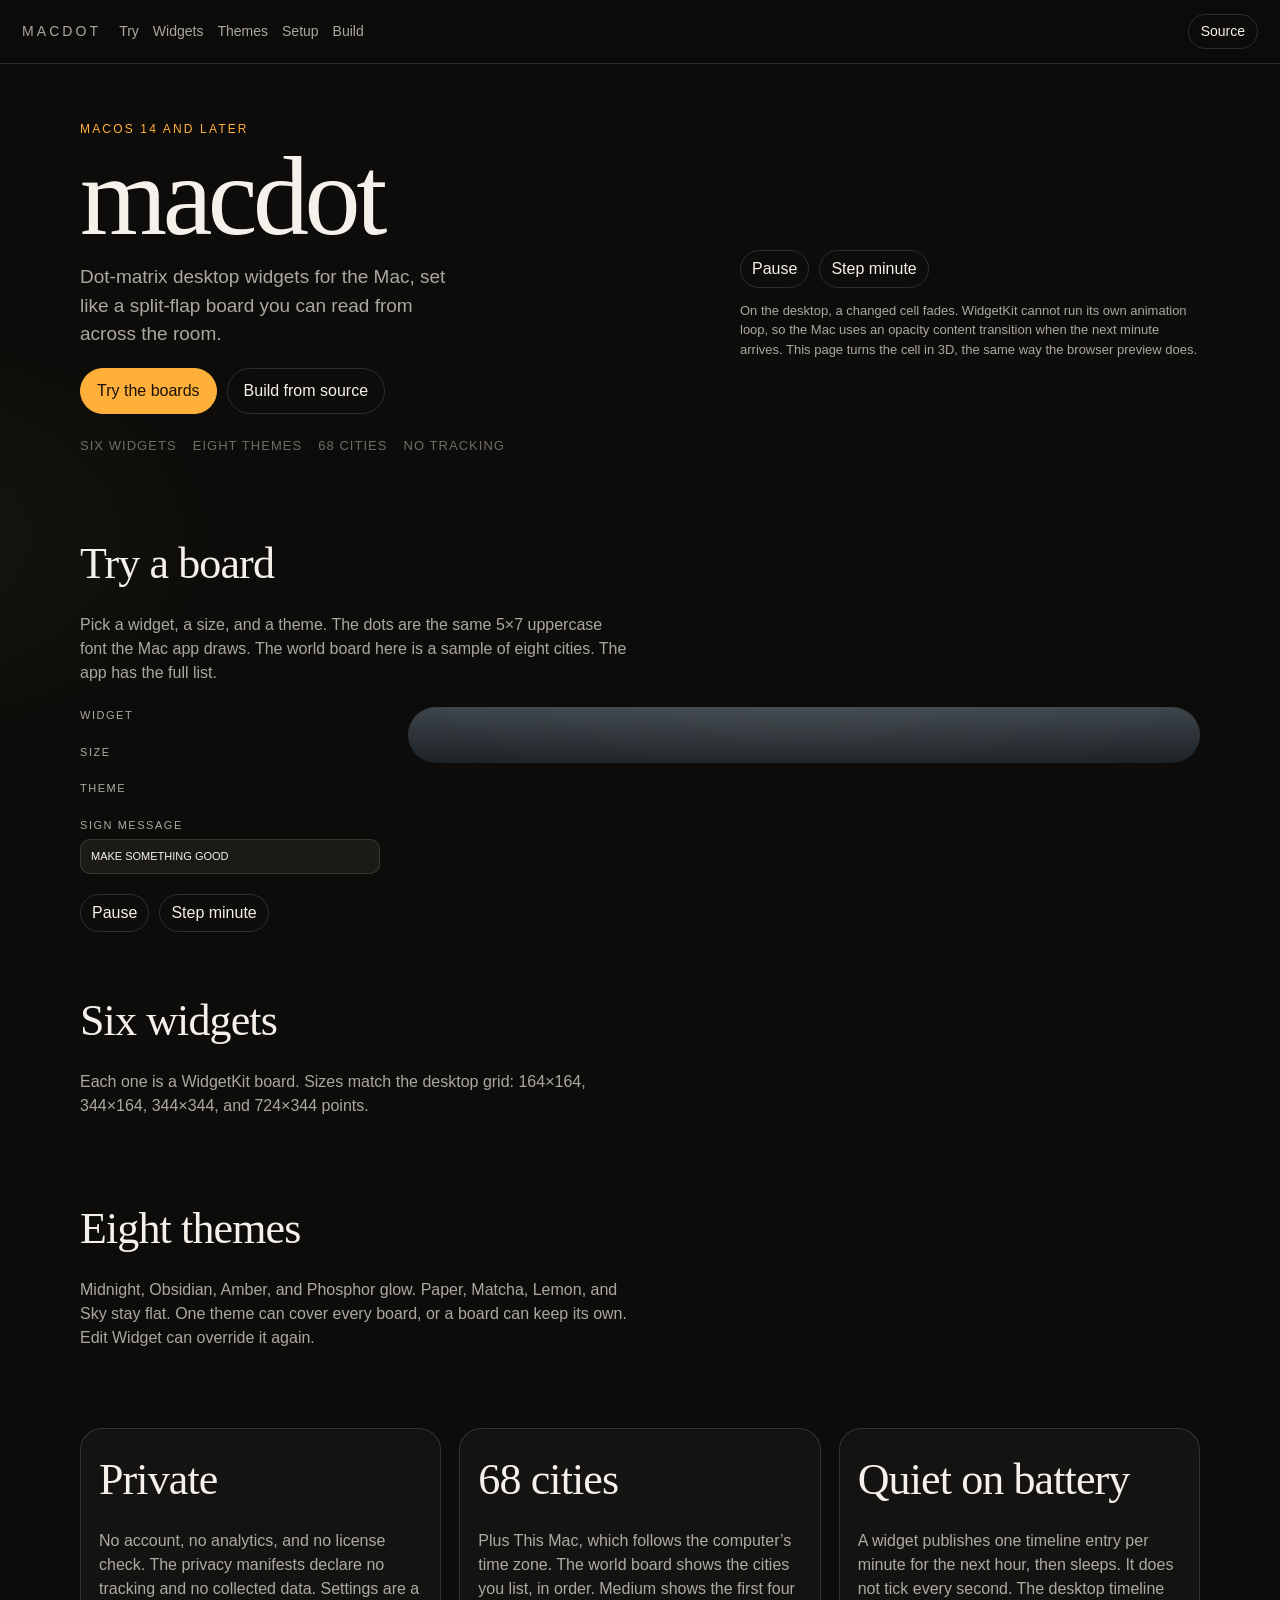
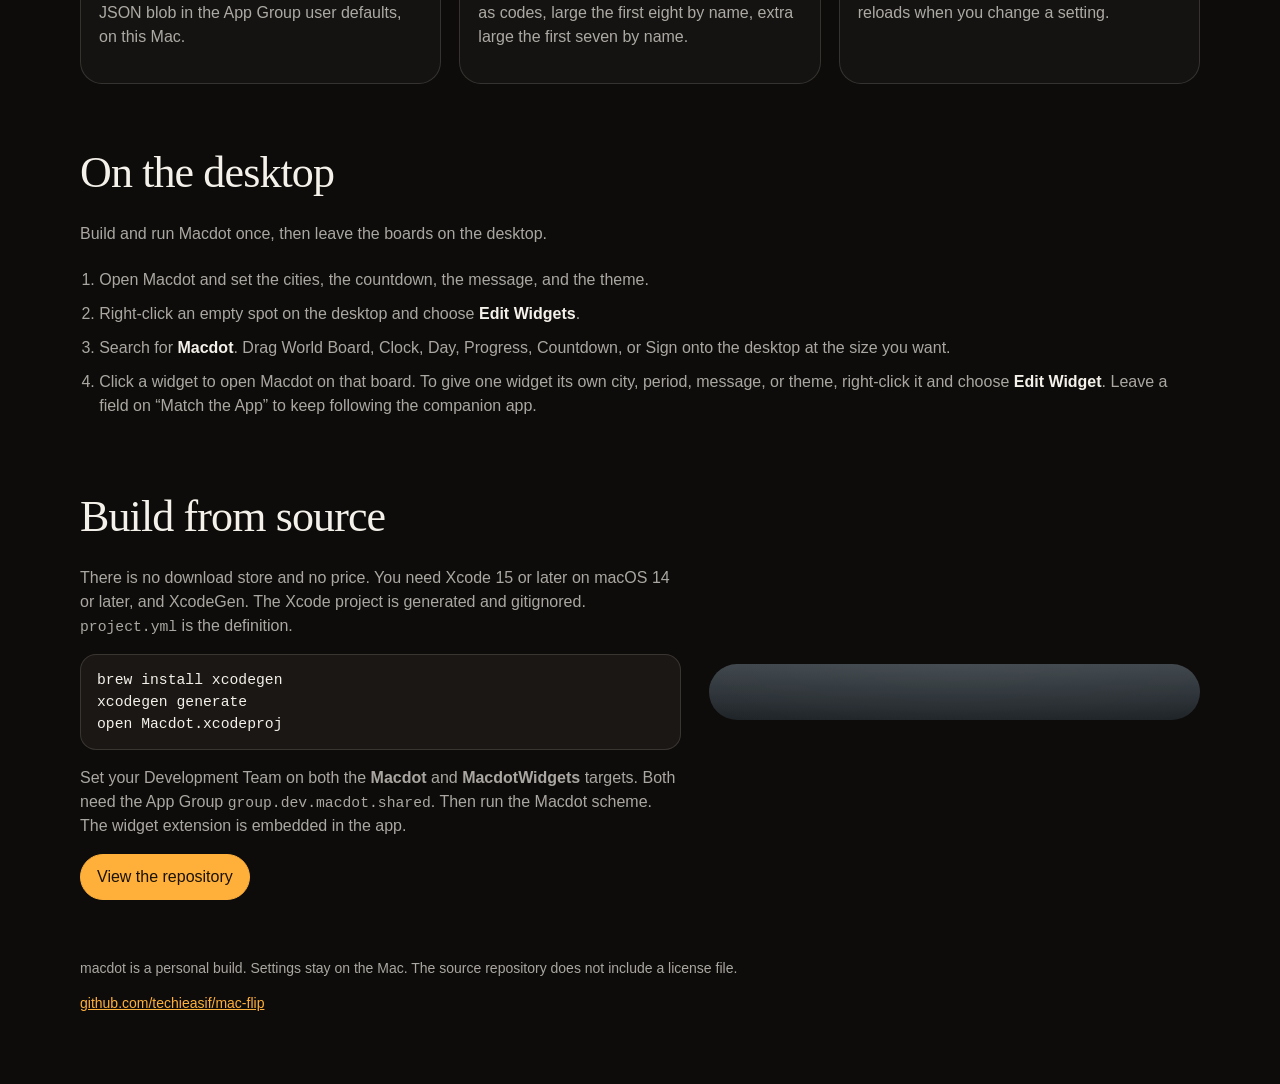
==== site/index.html @ a2698f93 "Add a Macdot landing page and a fuller README. The Pages site reuses the WebPreview board renderer, " ====
<!DOCTYPE html>
<html lang="en">
<head>
  <meta charset="utf-8">
  <meta name="viewport" content="width=device-width, initial-scale=1">
  <meta name="color-scheme" content="dark">
  <meta name="description" content="Macdot is a set of dot-matrix desktop widgets for the Mac. World clocks, a clock, the day, progress, a countdown, and a sign. Private, and quiet between minutes.">
  <title>macdot — dot-matrix desktop widgets</title>
  <link rel="icon" href="favicon.png">
  <link rel="stylesheet" href="styles.css">
</head>
<body>
  <a class="skip" href="#try">Skip to the boards</a>
  <header class="nav">
    <a class="wordmark" href="#top">macdot</a>
    <nav>
      <a href="#try">Try</a>
      <a href="#widgets">Widgets</a>
      <a href="#themes">Themes</a>
      <a href="#setup">Setup</a>
      <a href="#build">Build</a>
    </nav>
    <a class="nav-cta" href="https://github.com/techieasif/mac-flip">Source</a>
  </header>

  <main id="top">
    <section class="hero">
      <div class="hero-copy">
        <p class="eyebrow">macOS 14 and later</p>
        <h1>macdot</h1>
        <p class="pitch">Dot-matrix desktop widgets for the Mac, set like a split-flap board you can read from across the room.</p>
        <div class="hero-actions">
          <a class="button primary" href="#try">Try the boards</a>
          <a class="button" href="#build">Build from source</a>
        </div>
        <ul class="facts">
          <li>Six widgets</li>
          <li>Eight themes</li>
          <li>68 cities</li>
          <li>No tracking</li>
        </ul>
      </div>
      <div class="hero-stage">
        <div id="hero-mount" class="mount"></div>
        <p id="hero-caption" class="caption"></p>
        <div class="hero-tools">
          <button type="button" id="hero-pause" class="text-button">Pause</button>
          <button type="button" id="hero-step" class="text-button">Step minute</button>
        </div>
        <p class="aside">On the desktop, a changed cell fades. WidgetKit cannot run its own animation loop, so the Mac uses an opacity content transition when the next minute arrives. This page turns the cell in 3D, the same way the browser preview does.</p>
      </div>
    </section>

    <section id="try" class="panel">
      <div class="section-head">
        <h2>Try a board</h2>
        <p>Pick a widget, a size, and a theme. The dots are the same 5×7 uppercase font the Mac app draws. The world board here is a sample of eight cities. The app has the full list.</p>
      </div>
      <div class="try-layout">
        <div class="controls">
          <div class="control">
            <span id="widget-label">Widget</span>
            <div class="choices" id="widget-choices" role="group" aria-labelledby="widget-label"></div>
          </div>
          <div class="control">
            <span id="size-label">Size</span>
            <div class="choices" id="size-choices" role="group" aria-labelledby="size-label"></div>
          </div>
          <div class="control">
            <span id="theme-label">Theme</span>
            <div class="choices" id="theme-choices" role="group" aria-labelledby="theme-label"></div>
          </div>
          <label class="field" for="message">Sign message
            <input id="message" maxlength="80" value="MAKE SOMETHING GOOD" autocomplete="off">
          </label>
          <div class="row-actions">
            <button type="button" id="try-pause" class="text-button">Pause</button>
            <button type="button" id="try-step" class="text-button">Step minute</button>
          </div>
        </div>
        <div class="try-stage">
          <div id="try-mount" class="mount desk"></div>
          <p id="try-caption" class="caption"></p>
        </div>
      </div>
    </section>

    <section id="widgets" class="panel">
      <div class="section-head">
        <h2>Six widgets</h2>
        <p>Each one is a WidgetKit board. Sizes match the desktop grid: 164×164, 344×164, 344×344, and 724×344 points.</p>
      </div>
      <div id="widget-grid" class="widget-grid"></div>
    </section>

    <section id="themes" class="panel">
      <div class="section-head">
        <h2>Eight themes</h2>
        <p>Midnight, Obsidian, Amber, and Phosphor glow. Paper, Matcha, Lemon, and Sky stay flat. One theme can cover every board, or a board can keep its own. Edit Widget can override it again.</p>
      </div>
      <div id="theme-grid" class="theme-grid"></div>
    </section>

    <section class="panel quiet" id="quiet">
      <article>
        <h2>Private</h2>
        <p>No account, no analytics, and no license check. The privacy manifests declare no tracking and no collected data. Settings are a JSON blob in the App Group user defaults, on this Mac.</p>
      </article>
      <article>
        <h2>68 cities</h2>
        <p>Plus This Mac, which follows the computer’s time zone. The world board shows the cities you list, in order. Medium shows the first four as codes, large the first eight by name, extra large the first seven by name.</p>
      </article>
      <article>
        <h2>Quiet on battery</h2>
        <p>A widget publishes one timeline entry per minute for the next hour, then sleeps. It does not tick every second. The desktop timeline reloads when you change a setting.</p>
      </article>
    </section>

    <section id="setup" class="panel">
      <div class="section-head">
        <h2>On the desktop</h2>
        <p>Build and run Macdot once, then leave the boards on the desktop.</p>
      </div>
      <ol class="steps">
        <li>Open Macdot and set the cities, the countdown, the message, and the theme.</li>
        <li>Right-click an empty spot on the desktop and choose <strong>Edit Widgets</strong>.</li>
        <li>Search for <strong>Macdot</strong>. Drag World Board, Clock, Day, Progress, Countdown, or Sign onto the desktop at the size you want.</li>
        <li>Click a widget to open Macdot on that board. To give one widget its own city, period, message, or theme, right-click it and choose <strong>Edit Widget</strong>. Leave a field on “Match the App” to keep following the companion app.</li>
      </ol>
    </section>

    <section id="build" class="panel build">
      <div>
        <h2>Build from source</h2>
        <p>There is no download store and no price. You need Xcode 15 or later on macOS 14 or later, and XcodeGen. The Xcode project is generated and gitignored. <code>project.yml</code> is the definition.</p>
        <pre><code>brew install xcodegen
xcodegen generate
open Macdot.xcodeproj</code></pre>
        <p>Set your Development Team on both the <strong>Macdot</strong> and <strong>MacdotWidgets</strong> targets. Both need the App Group <code>group.dev.macdot.shared</code>. Then run the Macdot scheme. The widget extension is embedded in the app.</p>
        <a class="button primary" href="https://github.com/techieasif/mac-flip">View the repository</a>
      </div>
      <div id="build-mount" class="mount desk build-board"></div>
    </section>
  </main>

  <footer>
    <p>macdot is a personal build. Settings stay on the Mac. The source repository does not include a license file.</p>
    <p><a href="https://github.com/techieasif/mac-flip">github.com/techieasif/mac-flip</a></p>
  </footer>

  <script src="font.js"></script>
  <script src="board.js"></script>
  <script src="landing.js"></script>
</body>
</html>
---- site/styles.css ----
:root {
  color-scheme: dark;
  --ink: #f4f1ea;
  --muted: rgba(244, 241, 234, 0.68);
  --faint: rgba(244, 241, 234, 0.42);
  --line: rgba(244, 241, 234, 0.14);
  --bg: #0e0c0a;
  --panel: #161310;
  --accent: #ffb03a;
  --desk-top: #3c444a;
  --desk-bottom: #1b2024;
  --sans: "Avenir Next", "Segoe UI", sans-serif;
  --serif: Palatino, "Iowan Old Style", "Palatino Linotype", Georgia, serif;
}

* { box-sizing: border-box; }

html { scroll-behavior: smooth; }

body {
  margin: 0;
  background:
    radial-gradient(900px 480px at 80% -10%, rgba(255, 176, 58, 0.14), transparent 55%),
    radial-gradient(700px 420px at -10% 20%, rgba(157, 255, 106, 0.05), transparent 50%),
    var(--bg);
  color: var(--ink);
  font-family: var(--sans);
  line-height: 1.5;
}

.skip {
  position: absolute;
  left: 12px;
  top: -40px;
  background: var(--ink);
  color: #1a1612;
  padding: 8px 12px;
  z-index: 20;
}

.skip:focus { top: 12px; }

.nav {
  position: sticky;
  top: 0;
  z-index: 10;
  display: flex;
  align-items: center;
  gap: 18px;
  padding: 14px 22px;
  background: rgba(14, 12, 10, 0.82);
  backdrop-filter: blur(16px);
  border-bottom: 1px solid var(--line);
}

.wordmark {
  color: var(--accent);
  text-decoration: none;
  letter-spacing: 0.22em;
  text-transform: uppercase;
  font-size: 13px;
}

.nav nav {
  display: flex;
  flex-wrap: wrap;
  gap: 14px;
  margin-right: auto;
}

.nav a {
  color: var(--muted);
  text-decoration: none;
  font-size: 14px;
}

.nav a:hover,
.nav a:focus-visible { color: var(--ink); }

.nav-cta {
  border: 1px solid var(--line);
  border-radius: 999px;
  padding: 6px 12px;
  color: var(--ink) !important;
}

.hero, .panel, footer {
  width: min(1120px, calc(100% - 32px));
  margin-left: auto;
  margin-right: auto;
}

.hero {
  display: grid;
  grid-template-columns: minmax(0, 1fr) minmax(280px, 460px);
  gap: 36px;
  align-items: center;
  padding: 56px 0 28px;
}

.eyebrow {
  margin: 0 0 10px;
  letter-spacing: 0.18em;
  text-transform: uppercase;
  font-size: 12px;
  color: var(--accent);
}

h1 {
  margin: 0;
  font-family: var(--serif);
  font-weight: 500;
  font-size: clamp(64px, 10vw, 112px);
  line-height: 0.86;
  letter-spacing: -0.04em;
}

.pitch {
  max-width: 36ch;
  font-size: 19px;
  color: var(--muted);
}

.hero-actions, .row-actions, .hero-tools {
  display: flex;
  flex-wrap: wrap;
  gap: 10px;
}

.button, .text-button, .choices button, .field input {
  font: inherit;
  color: var(--ink);
}

.button {
  display: inline-block;
  text-decoration: none;
  border: 1px solid var(--line);
  border-radius: 999px;
  padding: 10px 16px;
}

.button.primary {
  background: var(--accent);
  color: #1a1206;
  border-color: var(--accent);
}

.facts {
  display: flex;
  flex-wrap: wrap;
  gap: 8px 16px;
  margin: 22px 0 0;
  padding: 0;
  list-style: none;
  color: var(--faint);
  font-size: 13px;
  letter-spacing: 0.08em;
  text-transform: uppercase;
}

.hero-stage, .try-stage, .build {
  min-width: 0;
}

.mount {
  display: flex;
  justify-content: center;
}

.desk {
  padding: 28px 16px;
  border-radius: 28px;
  background:
    radial-gradient(800px 240px at 50% 0%, rgba(255, 255, 255, 0.05), transparent 60%),
    linear-gradient(180deg, var(--desk-top), var(--desk-bottom));
}

.caption, .aside, .section-head p, .quiet p, .steps, .build p, footer p {
  color: var(--muted);
}

.caption { min-height: 1.4em; margin: 12px 0; text-align: center; }

.aside { font-size: 13px; }

.text-button, .choices button {
  border: 1px solid var(--line);
  background: transparent;
  border-radius: 999px;
  padding: 6px 11px;
  cursor: pointer;
}

.choices button[aria-pressed="true"] {
  background: var(--ink);
  color: #1a1612;
  border-color: var(--ink);
}

.button:focus-visible, .text-button:focus-visible, .choices button:focus-visible, .field input:focus-visible, .nav a:focus-visible {
  outline: 2px solid var(--accent);
  outline-offset: 2px;
}

.panel { padding: 48px 0 8px; }

.section-head { max-width: 62ch; margin-bottom: 22px; }

h2, h3 {
  font-family: var(--serif);
  font-weight: 500;
  letter-spacing: -0.02em;
}

h2 { margin: 0 0 8px; font-size: clamp(32px, 4vw, 44px); }

h3 { margin: 0 0 8px; font-size: 26px; }

.try-layout {
  display: grid;
  grid-template-columns: minmax(220px, 300px) minmax(0, 1fr);
  gap: 28px;
  align-items: start;
}

.controls { display: flex; flex-direction: column; gap: 14px; }

.control span, .field {
  display: block;
  margin-bottom: 6px;
  font-size: 11px;
  letter-spacing: 0.14em;
  text-transform: uppercase;
  color: var(--muted);
}

.choices { display: flex; flex-wrap: wrap; gap: 6px; }

.swatch {
  width: 8px;
  height: 8px;
  border-radius: 50%;
  display: inline-block;
  margin-right: 6px;
  vertical-align: middle;
  box-shadow: 0 0 0 1px rgba(0, 0, 0, 0.35);
}

.field input {
  width: 100%;
  margin-top: 6px;
  padding: 8px 10px;
  border-radius: 10px;
  border: 1px solid var(--line);
  background: #1c1a16;
}

.widget-grid {
  display: grid;
  grid-template-columns: repeat(2, minmax(0, 1fr));
  gap: 18px;
}

.widget-card, .quiet article, .theme-card {
  background: rgba(255, 255, 255, 0.03);
  border: 1px solid var(--line);
  border-radius: 22px;
  padding: 18px;
  min-width: 0;
  overflow: hidden;
}

.widget-card p, .theme-card p { color: var(--muted); margin: 0 0 14px; }

.meta {
  color: var(--faint) !important;
  font-size: 12px;
  letter-spacing: 0.08em;
  text-transform: uppercase;
}

.theme-grid {
  display: grid;
  grid-template-columns: repeat(4, minmax(0, 1fr));
  gap: 12px;
}

.theme-card {
  display: flex;
  flex-direction: column;
  align-items: center;
  cursor: pointer;
  text-align: center;
  color: inherit;
  width: 100%;
  font: inherit;
}

.theme-card strong { display: block; margin-bottom: 10px; }

.quiet {
  display: grid;
  grid-template-columns: repeat(3, minmax(0, 1fr));
  gap: 18px;
}

.steps { margin: 0; padding-left: 1.2em; }

.steps li { margin: 0 0 10px; }

.steps strong { color: var(--ink); font-weight: 600; }

.build {
  display: grid;
  grid-template-columns: minmax(0, 1.1fr) minmax(0, 0.9fr);
  gap: 28px;
  align-items: center;
}

pre {
  overflow: auto;
  padding: 14px 16px;
  border-radius: 16px;
  background: #1a1714;
  border: 1px solid var(--line);
  color: var(--ink);
}

code { font-family: "SF Mono", ui-monospace, "Cascadia Code", monospace; font-size: 0.92em; }

footer {
  padding: 36px 0 56px;
  font-size: 14px;
}

footer a { color: var(--accent); }

figure.macdot-figure { margin: 0; max-width: 100%; }

.macdot-figure figcaption { display: none; }

figcaption {
  margin: 0 0 8px;
  font-size: 11px;
  letter-spacing: 0.14em;
  text-transform: uppercase;
  color: rgba(255, 255, 255, 0.72);
  text-align: center;
}

.widget {
  border-radius: 22px;
  overflow: hidden;
  box-shadow: 0 18px 34px rgba(0, 0, 0, 0.38);
  transform-origin: top center;
}

.board {
  width: 100%;
  height: 100%;
  perspective: 900px;
}

.board-inner {
  height: 100%;
  display: flex;
  flex-direction: column;
  align-items: center;
  justify-content: center;
}

.line { display: flex; align-items: center; }

.flap {
  position: relative;
  transform-style: preserve-3d;
  transition: transform 0.18s ease-in;
}

.flap .split {
  position: absolute;
  left: 8%;
  right: 8%;
  top: 50%;
  height: 1px;
  z-index: 2;
  pointer-events: none;
}

.flap canvas { display: block; position: relative; z-index: 1; }

.flap.turning { transform: rotateX(-78deg); }

.bar { display: flex; align-items: center; }

.try-layout > *,
.build > *,
.widget-grid > *,
.theme-grid > *,
.quiet > * {
  min-width: 0;
}

@media (max-width: 900px) {
  .hero, .try-layout, .build, .quiet, .widget-grid { grid-template-columns: 1fr; }
  .theme-grid { grid-template-columns: repeat(2, minmax(0, 1fr)); }
  .nav { flex-wrap: wrap; }
  .hero { padding-top: 32px; }
}

@media (prefers-reduced-motion: reduce) {
  html { scroll-behavior: auto; }
  .flap { transition: none; }
}
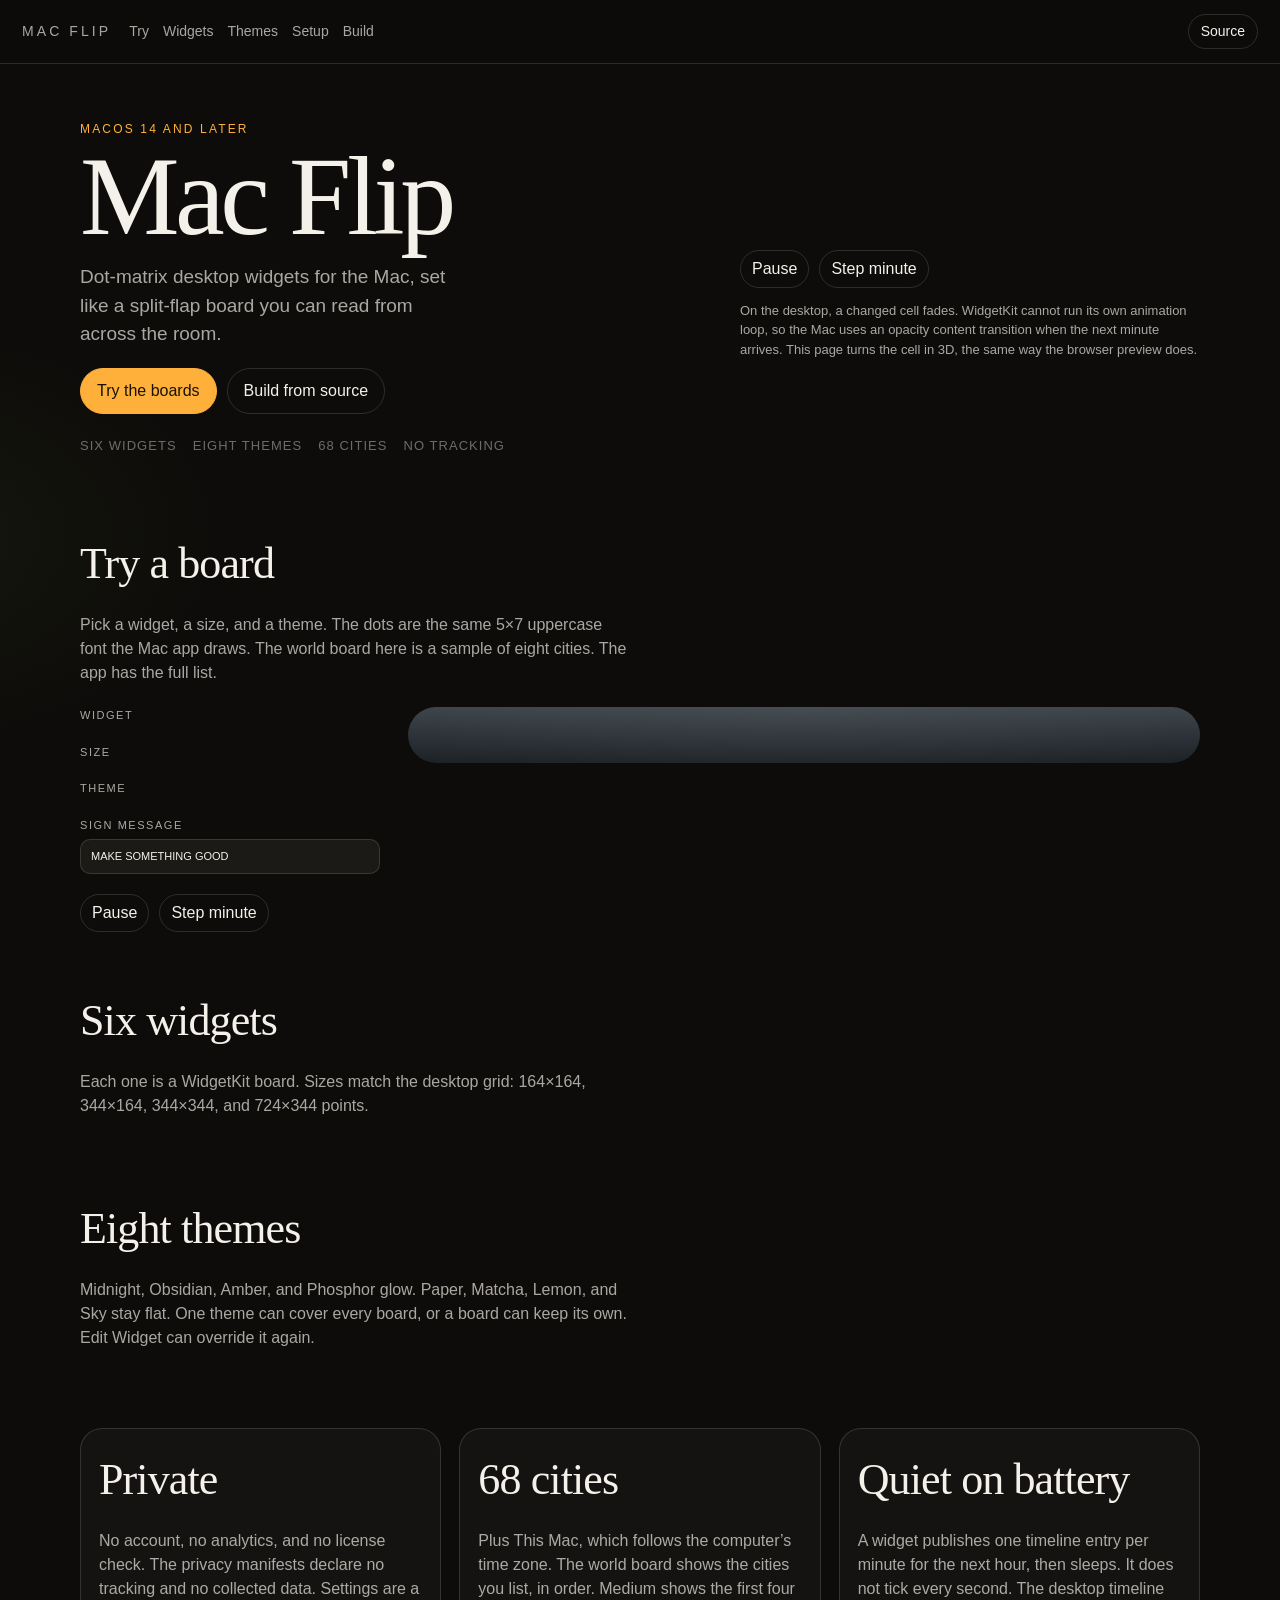
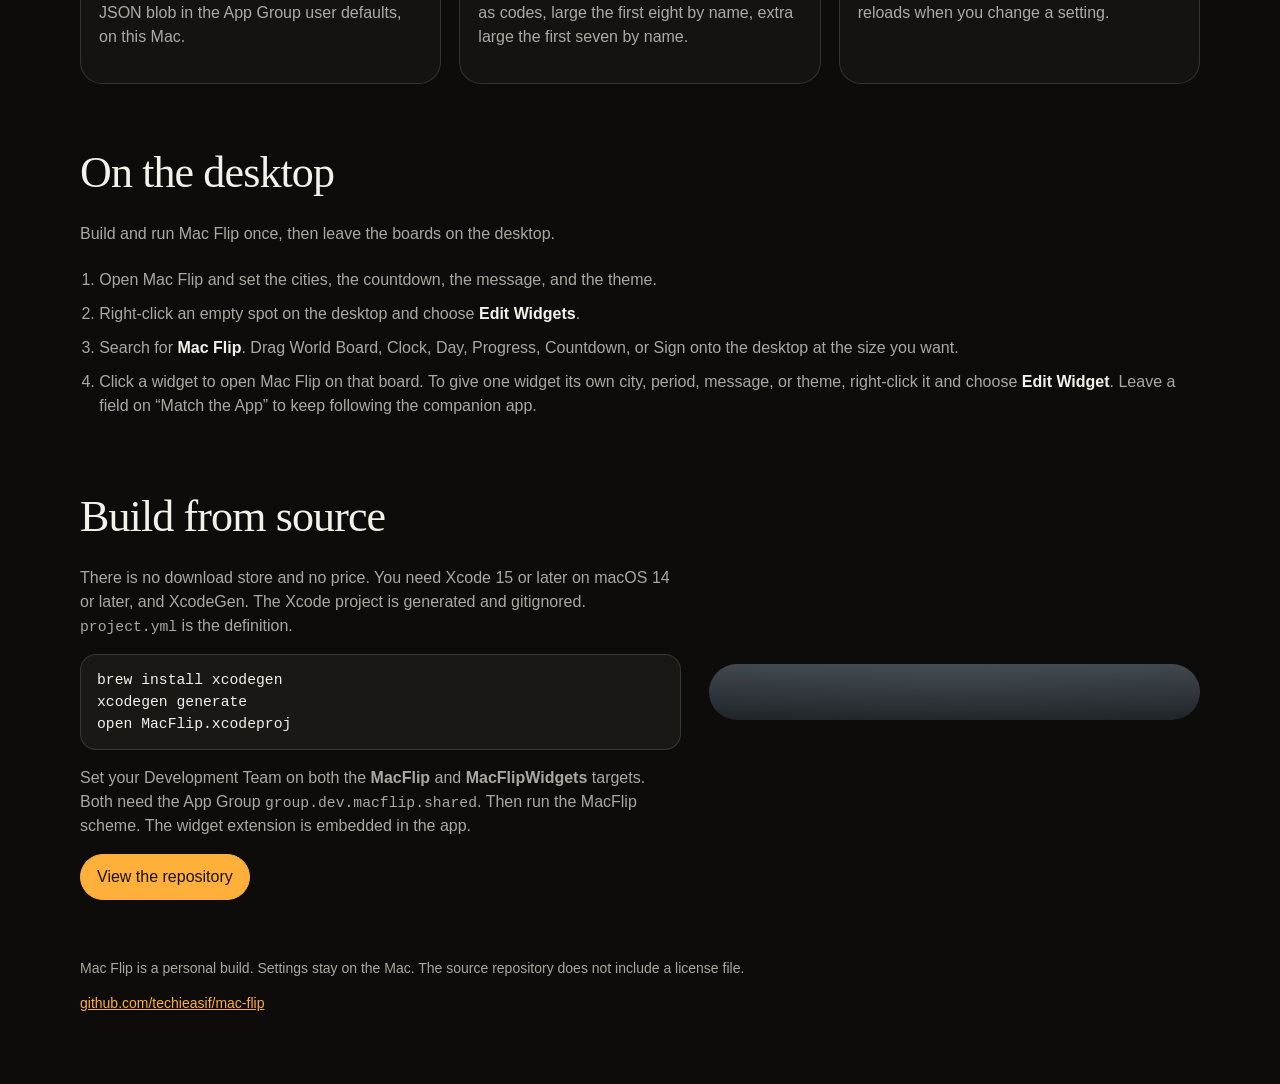
==== commit 3e0fcef4: "Remove the flap hinge and rename the project to Mac Flip. The split line is gone from the browser bo" ====
--- a/site/index.html
+++ b/site/index.html
@@ -4,15 +4,22 @@
   <meta charset="utf-8">
   <meta name="viewport" content="width=device-width, initial-scale=1">
   <meta name="color-scheme" content="dark">
-  <meta name="description" content="Macdot is a set of dot-matrix desktop widgets for the Mac. World clocks, a clock, the day, progress, a countdown, and a sign. Private, and quiet between minutes.">
-  <title>macdot — dot-matrix desktop widgets</title>
+  <meta name="description" content="Mac Flip is a set of dot-matrix desktop widgets for the Mac. World clocks, a clock, the day, progress, a countdown, and a sign. Private, and quiet between minutes.">
+  <meta property="og:title" content="Mac Flip">
+  <meta property="og:description" content="Dot-matrix desktop widgets for the Mac. Six boards, eight themes, and no tracking.">
+  <meta property="og:type" content="website">
+  <meta property="og:url" content="https://techieasif.github.io/mac-flip/">
+  <meta name="twitter:card" content="summary">
+  <meta name="twitter:title" content="Mac Flip">
+  <meta name="twitter:description" content="Dot-matrix desktop widgets for the Mac. Six boards, eight themes, and no tracking.">
+  <title>Mac Flip — dot-matrix desktop widgets</title>
   <link rel="icon" href="favicon.png">
   <link rel="stylesheet" href="styles.css">
 </head>
 <body>
   <a class="skip" href="#try">Skip to the boards</a>
   <header class="nav">
-    <a class="wordmark" href="#top">macdot</a>
+    <a class="wordmark" href="#top">Mac Flip</a>
     <nav>
       <a href="#try">Try</a>
       <a href="#widgets">Widgets</a>
@@ -27,7 +34,7 @@
     <section class="hero">
       <div class="hero-copy">
         <p class="eyebrow">macOS 14 and later</p>
-        <h1>macdot</h1>
+        <h1>Mac Flip</h1>
         <p class="pitch">Dot-matrix desktop widgets for the Mac, set like a split-flap board you can read from across the room.</p>
         <div class="hero-actions">
           <a class="button primary" href="#try">Try the boards</a>
@@ -119,13 +126,13 @@
     <section id="setup" class="panel">
       <div class="section-head">
         <h2>On the desktop</h2>
-        <p>Build and run Macdot once, then leave the boards on the desktop.</p>
+        <p>Build and run Mac Flip once, then leave the boards on the desktop.</p>
       </div>
       <ol class="steps">
-        <li>Open Macdot and set the cities, the countdown, the message, and the theme.</li>
+        <li>Open Mac Flip and set the cities, the countdown, the message, and the theme.</li>
         <li>Right-click an empty spot on the desktop and choose <strong>Edit Widgets</strong>.</li>
-        <li>Search for <strong>Macdot</strong>. Drag World Board, Clock, Day, Progress, Countdown, or Sign onto the desktop at the size you want.</li>
-        <li>Click a widget to open Macdot on that board. To give one widget its own city, period, message, or theme, right-click it and choose <strong>Edit Widget</strong>. Leave a field on “Match the App” to keep following the companion app.</li>
+        <li>Search for <strong>Mac Flip</strong>. Drag World Board, Clock, Day, Progress, Countdown, or Sign onto the desktop at the size you want.</li>
+        <li>Click a widget to open Mac Flip on that board. To give one widget its own city, period, message, or theme, right-click it and choose <strong>Edit Widget</strong>. Leave a field on “Match the App” to keep following the companion app.</li>
       </ol>
     </section>
 
@@ -135,8 +142,8 @@
         <p>There is no download store and no price. You need Xcode 15 or later on macOS 14 or later, and XcodeGen. The Xcode project is generated and gitignored. <code>project.yml</code> is the definition.</p>
         <pre><code>brew install xcodegen
 xcodegen generate
-open Macdot.xcodeproj</code></pre>
-        <p>Set your Development Team on both the <strong>Macdot</strong> and <strong>MacdotWidgets</strong> targets. Both need the App Group <code>group.dev.macdot.shared</code>. Then run the Macdot scheme. The widget extension is embedded in the app.</p>
+open MacFlip.xcodeproj</code></pre>
+        <p>Set your Development Team on both the <strong>MacFlip</strong> and <strong>MacFlipWidgets</strong> targets. Both need the App Group <code>group.dev.macflip.shared</code>. Then run the MacFlip scheme. The widget extension is embedded in the app.</p>
         <a class="button primary" href="https://github.com/techieasif/mac-flip">View the repository</a>
       </div>
       <div id="build-mount" class="mount desk build-board"></div>
@@ -144,7 +151,7 @@
   </main>
 
   <footer>
-    <p>macdot is a personal build. Settings stay on the Mac. The source repository does not include a license file.</p>
+    <p>Mac Flip is a personal build. Settings stay on the Mac. The source repository does not include a license file.</p>
     <p><a href="https://github.com/techieasif/mac-flip">github.com/techieasif/mac-flip</a></p>
   </footer>
 
--- a/site/styles.css
+++ b/site/styles.css
@@ -336,9 +336,9 @@
 
 footer a { color: var(--accent); }
 
-figure.macdot-figure { margin: 0; max-width: 100%; }
-
-.macdot-figure figcaption { display: none; }
+figure.macflip-figure { margin: 0; max-width: 100%; }
+
+.macflip-figure figcaption { display: none; }
 
 figcaption {
   margin: 0 0 8px;
@@ -376,16 +376,6 @@
   position: relative;
   transform-style: preserve-3d;
   transition: transform 0.18s ease-in;
-}
-
-.flap .split {
-  position: absolute;
-  left: 8%;
-  right: 8%;
-  top: 50%;
-  height: 1px;
-  z-index: 2;
-  pointer-events: none;
 }
 
 .flap canvas { display: block; position: relative; z-index: 1; }
